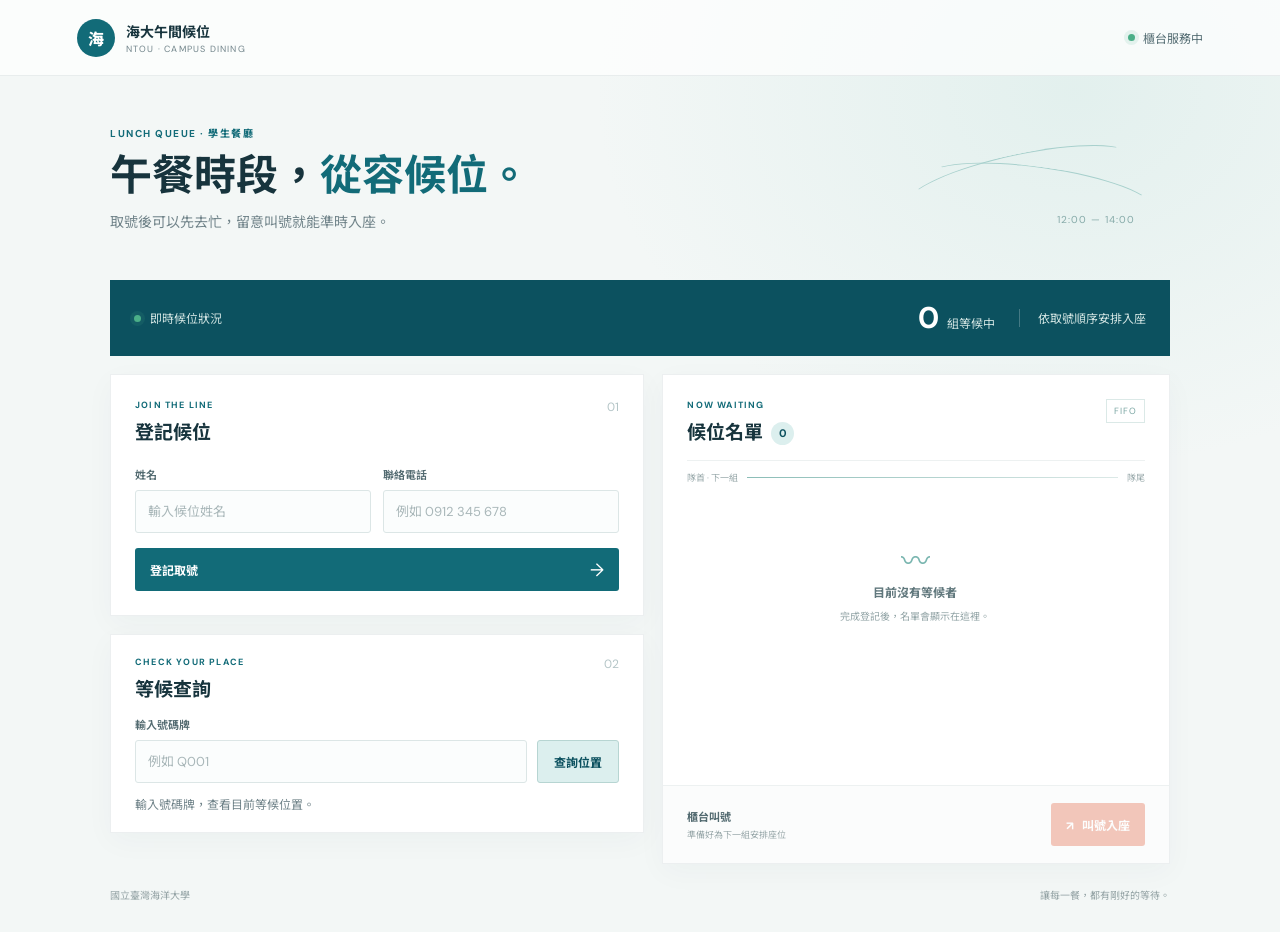
==== index.html @ 53efe20b "Deploy queue system website" ====
<!DOCTYPE html>
<html lang="zh-Hant">
<head>
    <meta charset="UTF-8">
    <meta name="viewport" content="width=device-width, initial-scale=1.0">
    <meta name="theme-color" content="#f3f7f8">
    <title>午間候位叫號系統 | 國立臺灣海洋大學</title>
    <link rel="stylesheet" href="style.css">
</head>
<body>
    <header class="topbar">
        <a class="brand" href="#top" aria-label="海大午間候位系統首頁">
            <span class="brand-mark" aria-hidden="true">海</span>
            <span class="brand-copy">
                <strong>海大午間候位</strong>
                <span>NTOU · CAMPUS DINING</span>
            </span>
        </a>
        <div class="service-status"><span class="status-dot"></span>櫃台服務中</div>
    </header>

    <main id="top" class="page-shell">
        <section class="intro" aria-labelledby="page-title">
            <div>
                <p class="eyebrow">LUNCH QUEUE · 學生餐廳</p>
                <h1 id="page-title">午餐時段，<span>從容候位。</span></h1>
                <p class="intro-copy">取號後可以先去忙，留意叫號就能準時入座。</p>
            </div>
            <div class="intro-tide" aria-hidden="true">
                <span class="tide-line tide-line-one"></span>
                <span class="tide-line tide-line-two"></span>
                <span class="tide-label">12:00 — 14:00</span>
            </div>
        </section>

        <section class="queue-overview" aria-label="目前候位概況">
            <div class="overview-label"><span class="live-indicator"></span>即時候位狀況</div>
            <div class="overview-count"><strong id="queue-count">0</strong><span>組等候中</span></div>
            <p class="overview-note">依取號順序安排入座</p>
        </section>

        <div class="workspace-grid">
            <div class="primary-column">
                <section class="panel registration-panel" aria-labelledby="registration-title">
                    <div class="panel-heading">
                        <div>
                            <p class="section-kicker">JOIN THE LINE</p>
                            <h2 id="registration-title">登記候位</h2>
                        </div>
                        <span class="step-number">01</span>
                    </div>
                    <form id="registration-form" class="registration-form">
                        <label class="field">
                            <span>姓名</span>
                            <input id="guest-name" name="name" type="text" placeholder="輸入候位姓名" autocomplete="name" maxlength="30" required>
                        </label>
                        <label class="field">
                            <span>聯絡電話</span>
                            <input id="guest-phone" name="phone" type="tel" placeholder="例如 0912 345 678" autocomplete="tel" maxlength="20" required>
                        </label>
                        <button class="button button-primary" type="submit">
                            <span>登記取號</span><span aria-hidden="true">→</span>
                        </button>
                    </form>
                    <div id="ticket-result" class="ticket-result" role="status" aria-live="polite" hidden></div>
                </section>

                <section class="panel lookup-panel" aria-labelledby="lookup-title">
                    <div class="panel-heading compact-heading">
                        <div>
                            <p class="section-kicker">CHECK YOUR PLACE</p>
                            <h2 id="lookup-title">等候查詢</h2>
                        </div>
                        <span class="step-number">02</span>
                    </div>
                    <form id="lookup-form" class="lookup-form">
                        <label class="field lookup-field">
                            <span>輸入號碼牌</span>
                            <input id="lookup-ticket" name="ticket" type="text" placeholder="例如 Q001" autocomplete="off" required>
                        </label>
                        <button class="button button-secondary" type="submit">查詢位置</button>
                    </form>
                    <p id="lookup-result" class="lookup-result" role="status" aria-live="polite">輸入號碼牌，查看目前等候位置。</p>
                </section>
            </div>

            <section class="panel roster-panel" aria-labelledby="roster-title">
                <div class="panel-heading roster-heading">
                    <div>
                        <p class="section-kicker">NOW WAITING</p>
                        <h2 id="roster-title">候位名單 <span id="roster-count" class="roster-count">0</span></h2>
                    </div>
                    <span class="queue-symbol" aria-hidden="true">FIFO</span>
                </div>
                <div class="queue-direction" aria-hidden="true">
                    <span>隊首 · 下一組</span><span class="direction-line"></span><span>隊尾</span>
                </div>
                <ol id="queue-list" class="queue-list" aria-live="polite" aria-relevant="additions removals">
                    <li class="empty-state">
                        <span class="empty-wave" aria-hidden="true">〰</span>
                        <strong>目前沒有等候者</strong>
                        <span>完成登記後，名單會顯示在這裡。</span>
                    </li>
                </ol>
                <div class="counter-area">
                    <div class="counter-copy">
                        <span class="counter-label">櫃台叫號</span>
                        <span id="counter-hint">準備好為下一組安排座位</span>
                    </div>
                    <button id="call-next" class="button button-call" type="button" disabled>
                        <span aria-hidden="true">↗</span> 叫號入座
                    </button>
                </div>
                <div id="announcement" class="announcement" role="status" aria-live="assertive" hidden></div>
            </section>
        </div>

        <footer class="page-footer"><span>國立臺灣海洋大學</span><span>讓每一餐，都有剛好的等待。</span></footer>
    </main>

    <script src="script.js"></script>
</body>
</html>
---- style.css ----
@import url('https://fonts.googleapis.com/css2?family=DM+Sans:wght@400;500;600;700&family=Noto+Sans+TC:wght@400;500;600;700;800&display=swap');

:root {
    color-scheme: light;
    --ink: #17343d;
    --muted: #71848a;
    --ocean: #126b78;
    --ocean-dark: #0c515f;
    --sea-glass: #dcefee;
    --coral: #e77e61;
    --line: #dce6e6;
    --paper: #ffffff;
    --canvas: #f3f7f6;
    font-family: 'DM Sans', 'Noto Sans TC', sans-serif;
    font-synthesis: none;
    text-rendering: optimizeLegibility;
}

* { box-sizing: border-box; }

body {
    min-width: 320px;
    min-height: 100vh;
    margin: 0;
    color: var(--ink);
    background:
        radial-gradient(ellipse at 84% 10%, rgba(184, 222, 216, .28), transparent 30rem),
        var(--canvas);
}

button, input { font: inherit; }
button { cursor: pointer; }

.topbar {
    min-height: 76px;
    padding: 0 max(6vw, calc((100vw - 1160px) / 2));
    display: flex;
    align-items: center;
    justify-content: space-between;
    border-bottom: 1px solid rgba(23, 52, 61, .08);
    background: rgba(255, 255, 255, .72);
}

.brand { display: inline-flex; align-items: center; gap: 11px; color: inherit; text-decoration: none; }
.brand-mark { display: grid; place-items: center; width: 38px; height: 38px; border-radius: 50%; color: #fff; background: var(--ocean); font-weight: 800; }
.brand-copy { display: grid; gap: 2px; }
.brand-copy strong { font-size: 14px; font-weight: 700; }
.brand-copy > span { color: var(--muted); font-size: 9px; letter-spacing: 1.2px; }
.service-status { display: flex; align-items: center; gap: 8px; color: #587076; font-size: 12px; }
.status-dot, .live-indicator { width: 7px; height: 7px; border-radius: 50%; background: #4baf88; box-shadow: 0 0 0 4px rgba(75, 175, 136, .12); }

.page-shell { width: min(1060px, calc(100% - 40px)); margin: 0 auto; }
.intro { min-height: 204px; display: flex; align-items: center; justify-content: space-between; position: relative; overflow: hidden; }
.eyebrow, .section-kicker { margin: 0 0 10px; color: var(--ocean); font-size: 10px; font-weight: 700; letter-spacing: 1.5px; }
h1, h2, p { margin-top: 0; }
h1 { margin-bottom: 9px; font-size: clamp(30px, 4vw, 42px); line-height: 1.25; font-weight: 700; }
h1 span { color: var(--ocean); }
.intro-copy { margin: 0; color: var(--muted); font-size: 14px; }
.intro-tide { position: relative; width: 240px; height: 108px; margin-right: 25px; opacity: .8; }
.tide-line { position: absolute; left: 0; width: 230px; height: 52px; border: 1px solid #99c9c5; border-color: #99c9c5 transparent transparent; border-radius: 50%; transform: rotate(-12deg); }
.tide-line-one { top: 30px; }
.tide-line-two { top: 43px; left: 20px; transform: rotate(8deg); }
.tide-label { position: absolute; right: 10px; bottom: 6px; color: #6d9897; font-size: 10px; letter-spacing: 1px; }

.queue-overview { min-height: 76px; display: flex; align-items: center; gap: 24px; padding: 0 24px; background: var(--ocean-dark); color: #fff; }
.overview-label { display: flex; align-items: center; gap: 9px; color: #d1e4e2; font-size: 12px; }
.overview-count { display: flex; align-items: baseline; gap: 8px; margin-left: auto; }
.overview-count strong { font-size: 30px; line-height: 1; font-variant-numeric: tabular-nums; }
.overview-count span, .overview-note { color: #d1e4e2; font-size: 12px; }
.overview-note { margin: 0; padding-left: 18px; border-left: 1px solid rgba(255, 255, 255, .23); }

.workspace-grid { display: grid; grid-template-columns: minmax(0, 1fr) minmax(360px, .95fr); gap: 18px; margin-top: 18px; align-items: stretch; }
.primary-column { display: grid; gap: 18px; align-content: start; }
.panel { padding: 24px; border: 1px solid rgba(23, 52, 61, .08); background: var(--paper); box-shadow: 0 8px 28px rgba(29, 69, 74, .035); }
.panel-heading { display: flex; align-items: flex-start; justify-content: space-between; margin-bottom: 21px; }
.panel-heading h2 { margin: 0; font-size: 19px; font-weight: 700; }
.section-kicker { margin-bottom: 6px; font-size: 9px; letter-spacing: 1.2px; }
.step-number { color: #b4c5c7; font-size: 12px; font-variant-numeric: tabular-nums; }
.registration-form { display: grid; grid-template-columns: 1fr 1fr; gap: 15px 12px; }
.field { display: grid; gap: 8px; min-width: 0; }
.field > span { color: #526a70; font-size: 11px; font-weight: 600; }
.field input { width: 100%; height: 43px; padding: 0 12px; border: 1px solid var(--line); border-radius: 3px; outline: none; background: #fbfdfd; color: var(--ink); font-size: 13px; transition: border-color .18s, box-shadow .18s; }
.field input::placeholder { color: #a9b7b9; }
.field input:focus { border-color: var(--ocean); box-shadow: 0 0 0 3px rgba(18, 107, 120, .1); }
.button { min-height: 43px; border: 0; border-radius: 3px; font-size: 12px; font-weight: 700; transition: background .18s, transform .18s, opacity .18s; }
.button:not(:disabled):hover { transform: translateY(-1px); }
.button:focus-visible { outline: 3px solid rgba(18, 107, 120, .25); outline-offset: 2px; }
.button-primary { grid-column: 1 / -1; display: flex; justify-content: space-between; align-items: center; padding: 0 15px; background: var(--ocean); color: #fff; }
.button-primary:hover { background: var(--ocean-dark); }
.button-primary span:last-child { font-size: 18px; font-weight: 400; }
.ticket-result { margin-top: 14px; padding: 13px 15px; border-left: 3px solid var(--coral); background: #fff5f0; animation: arrive .25s ease-out; }
.ticket-result[hidden], .announcement[hidden] { display: none; }
.ticket-result span { display: block; color: #89685d; font-size: 10px; }
.ticket-result strong { display: block; margin-top: 3px; color: #9a4e37; font-size: 21px; }

.lookup-panel { padding-top: 21px; padding-bottom: 19px; }
.compact-heading { margin-bottom: 14px; }
.lookup-form { display: grid; grid-template-columns: 1fr auto; align-items: end; gap: 10px; }
.button-secondary { padding: 0 16px; border: 1px solid #b7d5d2; background: var(--sea-glass); color: var(--ocean-dark); }
.button-secondary:hover { background: #c9e5e1; }
.lookup-result { min-height: 18px; margin: 12px 0 0; color: var(--muted); font-size: 12px; }
.lookup-result.is-success { color: var(--ocean-dark); font-weight: 600; }
.lookup-result.is-error { color: #ad543f; }

.roster-panel { display: flex; flex-direction: column; min-height: 490px; padding-bottom: 0; }
.roster-heading { margin-bottom: 15px; }
.roster-count { display: inline-grid; place-items: center; min-width: 23px; height: 23px; margin-left: 4px; padding: 0 6px; border-radius: 20px; background: var(--sea-glass); color: var(--ocean-dark); font-size: 11px; vertical-align: 2px; }
.queue-symbol { padding: 5px 7px; border: 1px solid #dbe9e7; color: #79a5a2; font-size: 9px; letter-spacing: 1px; }
.queue-direction { display: flex; align-items: center; gap: 9px; padding: 10px 0; border-top: 1px solid #edf1f1; color: #98a8aa; font-size: 9px; }
.direction-line { height: 1px; flex: 1; background: linear-gradient(90deg, #8bbdb7, #dce9e7); }
.queue-list { display: grid; align-content: start; gap: 8px; min-height: 190px; max-height: 265px; margin: 0; padding: 3px 2px 10px 0; overflow: auto; list-style: none; }
.queue-item { display: grid; grid-template-columns: 34px 1fr auto; gap: 10px; align-items: center; min-height: 54px; padding: 8px 11px; border: 1px solid #e8eeee; background: #fcfdfd; animation: arrive .22s ease-out; }
.queue-position { color: #9baeb0; font-size: 10px; font-variant-numeric: tabular-nums; }
.guest-info { display: grid; gap: 3px; min-width: 0; }
.guest-info strong { overflow: hidden; color: #314e55; font-size: 12px; text-overflow: ellipsis; white-space: nowrap; }
.guest-info span { color: #9aa9ab; font-size: 10px; }
.ticket-tag { padding: 5px 7px; background: #eaf4f2; color: var(--ocean); font-size: 10px; font-weight: 700; font-variant-numeric: tabular-nums; }
.empty-state { display: grid; justify-items: center; align-content: center; gap: 7px; min-height: 175px; color: #93a5a7; text-align: center; }
.empty-wave { color: #7ab6b0; font-size: 29px; line-height: 1; }
.empty-state strong { color: #61787d; font-size: 12px; }
.empty-state > span:last-child { font-size: 10px; }
.counter-area { display: flex; align-items: center; justify-content: space-between; gap: 12px; margin: auto -24px 0; padding: 17px 24px; border-top: 1px solid #edf1f1; background: #fbfcfc; }
.counter-copy { display: grid; gap: 4px; }
.counter-label { color: #526a70; font-size: 11px; font-weight: 700; }
.counter-copy > span:last-child { color: #9aa9ab; font-size: 9px; }
.button-call { flex: 0 0 auto; padding: 0 15px; background: var(--coral); color: #fff; }
.button-call:hover:not(:disabled) { background: #d86e51; }
.button-call:disabled { cursor: not-allowed; opacity: .42; }
.button-call span { padding-right: 5px; }
.announcement { margin: 0 -24px; padding: 15px 24px; background: #fff0e9; color: #91462f; font-size: 14px; font-weight: 700; animation: arrive .2s ease-out; }
.page-footer { display: flex; justify-content: space-between; padding: 23px 0 30px; color: #94a3a5; font-size: 10px; }

@keyframes arrive { from { opacity: 0; transform: translateY(5px); } to { opacity: 1; transform: translateY(0); } }

@media (max-width: 760px) {
    .topbar { min-height: 66px; padding: 0 20px; }
    .page-shell { width: min(100% - 32px, 540px); }
    .intro { min-height: 180px; }
    .intro-tide { position: absolute; right: -95px; opacity: .35; }
    .intro > div:first-child { position: relative; z-index: 1; }
    .workspace-grid { grid-template-columns: 1fr; }
    .roster-panel { min-height: 430px; }
}

@media (max-width: 480px) {
    .service-status { font-size: 10px; }
    .brand-copy strong { font-size: 12px; }
    .brand-mark { width: 34px; height: 34px; }
    .intro { min-height: 162px; }
    h1 { max-width: 300px; font-size: 29px; }
    .intro-copy { max-width: 260px; font-size: 12px; line-height: 1.7; }
    .queue-overview { min-height: 68px; gap: 12px; padding: 0 14px; }
    .overview-label { gap: 7px; font-size: 10px; }
    .overview-count { gap: 5px; }
    .overview-count strong { font-size: 25px; }
    .overview-count span { font-size: 10px; }
    .overview-note { display: none; }
    .panel { padding: 20px; }
    .registration-form { grid-template-columns: 1fr; gap: 12px; }
    .button-primary { grid-column: auto; margin-top: 2px; }
    .lookup-form { grid-template-columns: 1fr; }
    .button-secondary { width: 100%; }
    .counter-area { margin-right: -20px; margin-left: -20px; padding-right: 20px; padding-left: 20px; }
    .announcement { margin-right: -20px; margin-left: -20px; padding-right: 20px; padding-left: 20px; }
    .page-footer { gap: 15px; font-size: 9px; }
}

@media (prefers-reduced-motion: reduce) {
    *, *::before, *::after { scroll-behavior: auto !important; animation-duration: .01ms !important; transition-duration: .01ms !important; }
}
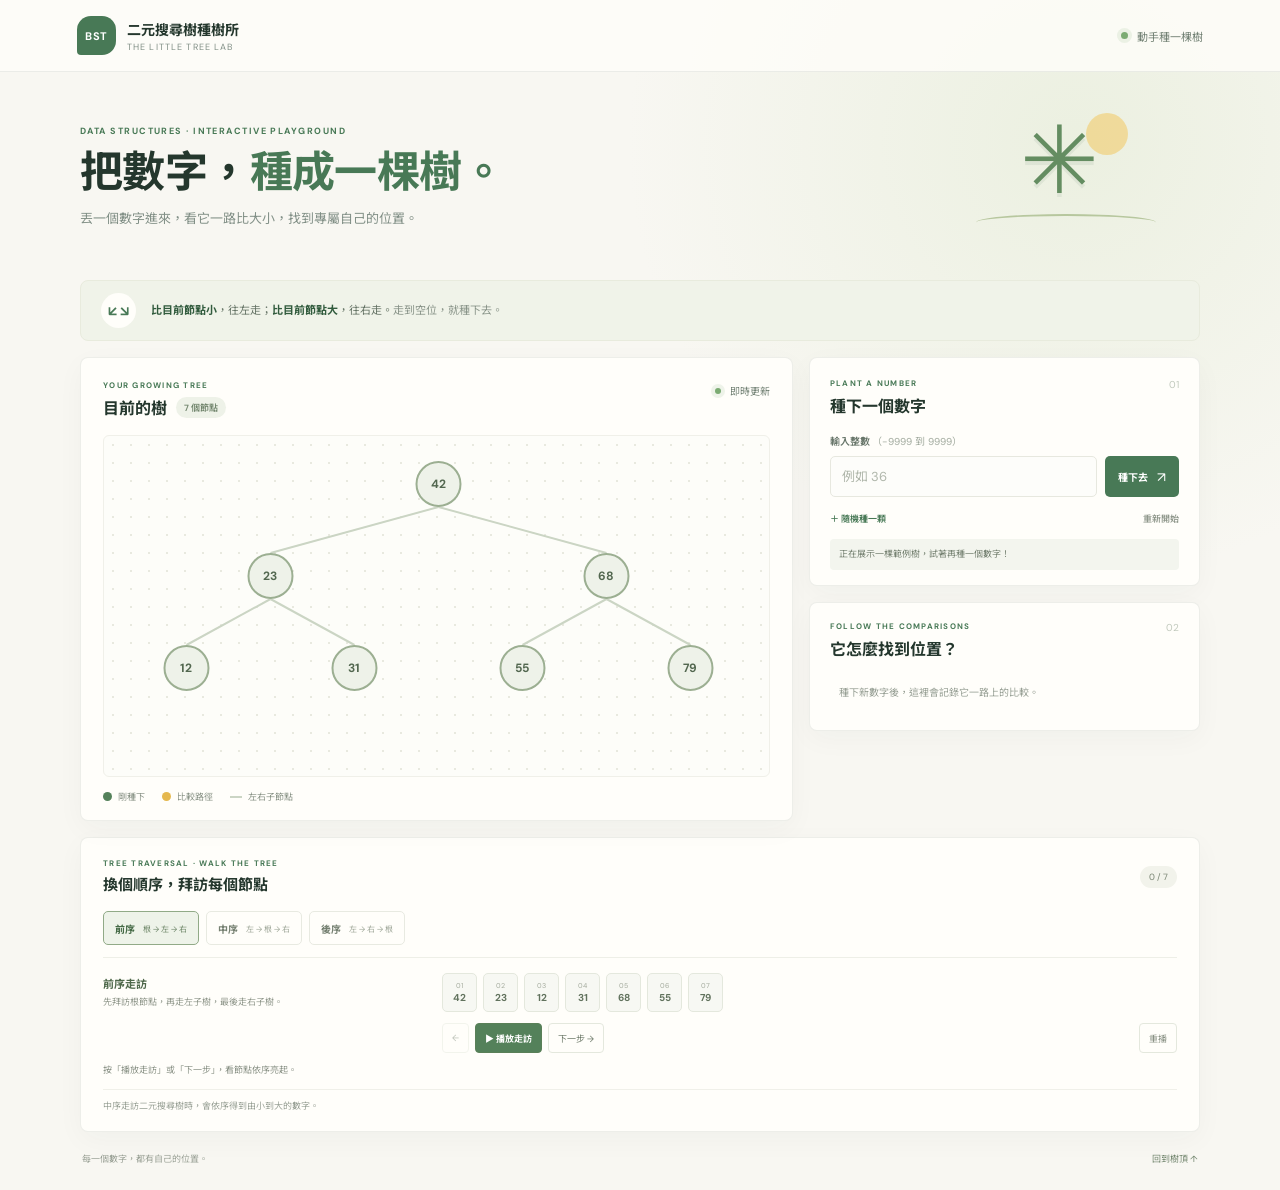
==== commit 97ecae59: "更新網頁內容" ====
--- a/index.html
+++ b/index.html
@@ -3,121 +3,141 @@
 <head>
     <meta charset="UTF-8">
     <meta name="viewport" content="width=device-width, initial-scale=1.0">
-    <meta name="theme-color" content="#f3f7f8">
-    <title>午間候位叫號系統 | 國立臺灣海洋大學</title>
+    <meta name="theme-color" content="#f8f7f2">
+    <meta name="description" content="親手插入數字，觀察二元搜尋樹如何比較大小並找到每個數字的位置。">
+    <title>二元搜尋樹種樹所 | 一起把數字種進樹裡</title>
     <link rel="stylesheet" href="style.css">
 </head>
 <body>
     <header class="topbar">
-        <a class="brand" href="#top" aria-label="海大午間候位系統首頁">
-            <span class="brand-mark" aria-hidden="true">海</span>
+        <a class="brand" href="#top" aria-label="二元搜尋樹種樹所首頁">
+            <span class="brand-mark" aria-hidden="true">BST</span>
             <span class="brand-copy">
-                <strong>海大午間候位</strong>
-                <span>NTOU · CAMPUS DINING</span>
+                <strong>二元搜尋樹種樹所</strong>
+                <span>THE LITTLE TREE LAB</span>
             </span>
         </a>
-        <div class="service-status"><span class="status-dot"></span>櫃台服務中</div>
+        <span class="topbar-note"><span class="status-dot"></span>動手種一棵樹</span>
     </header>
 
     <main id="top" class="page-shell">
         <section class="intro" aria-labelledby="page-title">
             <div>
-                <p class="eyebrow">LUNCH QUEUE · 學生餐廳</p>
-                <h1 id="page-title">午餐時段，<span>從容候位。</span></h1>
-                <p class="intro-copy">取號後可以先去忙，留意叫號就能準時入座。</p>
+                <p class="eyebrow">DATA STRUCTURES · INTERACTIVE PLAYGROUND</p>
+                <h1 id="page-title">把數字，<span>種成一棵樹。</span></h1>
+                <p class="intro-copy">丟一個數字進來，看它一路比大小，找到專屬自己的位置。</p>
             </div>
-            <div class="intro-tide" aria-hidden="true">
-                <span class="tide-line tide-line-one"></span>
-                <span class="tide-line tide-line-two"></span>
-                <span class="tide-label">12:00 — 14:00</span>
+            <div class="intro-art" aria-hidden="true">
+                <span class="art-sun"></span>
+                <span class="art-tree">✳</span>
+                <span class="art-ground"></span>
             </div>
         </section>
 
-        <section class="queue-overview" aria-label="目前候位概況">
-            <div class="overview-label"><span class="live-indicator"></span>即時候位狀況</div>
-            <div class="overview-count"><strong id="queue-count">0</strong><span>組等候中</span></div>
-            <p class="overview-note">依取號順序安排入座</p>
+        <section class="lesson-strip" aria-label="二元搜尋樹規則">
+            <span class="lesson-icon" aria-hidden="true">↙ ↘</span>
+            <p><strong>比目前節點小</strong>，往左走；<strong>比目前節點大</strong>，往右走。<span>走到空位，就種下去。</span></p>
         </section>
 
-        <div class="workspace-grid">
-            <div class="primary-column">
-                <section class="panel registration-panel" aria-labelledby="registration-title">
+        <section class="workbench" aria-label="二元搜尋樹互動演示">
+            <div class="tree-panel">
+                <div class="panel-heading">
+                    <div>
+                        <p class="section-kicker">YOUR GROWING TREE</p>
+                        <h2>目前的樹 <span id="node-count" class="count-badge">0 個節點</span></h2>
+                    </div>
+                    <span class="tree-status"><span class="status-dot"></span>即時更新</span>
+                </div>
+
+                <div class="tree-scroll" id="tree-scroll">
+                    <svg id="tree-canvas" class="tree-canvas" role="img" aria-label="二元搜尋樹，目前尚無節點"></svg>
+                    <div id="empty-tree" class="empty-tree" hidden>
+                        <span class="empty-seed" aria-hidden="true">✳</span>
+                        <strong>這裡還是一片空地</strong>
+                        <span>種下第一個數字，讓樹開始長大。</span>
+                    </div>
+                </div>
+                <div class="tree-legend" aria-label="圖例">
+                    <span><i class="legend-dot legend-current"></i>剛種下</span>
+                    <span><i class="legend-dot legend-route"></i>比較路徑</span>
+                    <span><i class="legend-line"></i>左右子節點</span>
+                </div>
+            </div>
+
+            <aside class="side-column">
+                <section class="panel planting-panel" aria-labelledby="planting-title">
                     <div class="panel-heading">
                         <div>
-                            <p class="section-kicker">JOIN THE LINE</p>
-                            <h2 id="registration-title">登記候位</h2>
+                            <p class="section-kicker">PLANT A NUMBER</p>
+                            <h2 id="planting-title">種下一個數字</h2>
                         </div>
                         <span class="step-number">01</span>
                     </div>
-                    <form id="registration-form" class="registration-form">
-                        <label class="field">
-                            <span>姓名</span>
-                            <input id="guest-name" name="name" type="text" placeholder="輸入候位姓名" autocomplete="name" maxlength="30" required>
-                        </label>
-                        <label class="field">
-                            <span>聯絡電話</span>
-                            <input id="guest-phone" name="phone" type="tel" placeholder="例如 0912 345 678" autocomplete="tel" maxlength="20" required>
-                        </label>
-                        <button class="button button-primary" type="submit">
-                            <span>登記取號</span><span aria-hidden="true">→</span>
-                        </button>
+                    <form id="insert-form" class="insert-form">
+                        <label for="number-input">輸入整數 <span>（−9999 到 9999）</span></label>
+                        <div class="input-row">
+                            <input id="number-input" name="number" type="number" min="-9999" max="9999" step="1" placeholder="例如 36" required>
+                            <button class="button button-primary" type="submit">種下去 <span aria-hidden="true">↗</span></button>
+                        </div>
                     </form>
-                    <div id="ticket-result" class="ticket-result" role="status" aria-live="polite" hidden></div>
+                    <div class="quick-actions">
+                        <button id="random-button" class="text-button" type="button">＋ 隨機種一顆</button>
+                        <button id="reset-button" class="text-button reset-button" type="button">重新開始</button>
+                    </div>
+                    <p id="announcement" class="announcement" role="status" aria-live="polite">正在展示一棵範例樹，試著再種一個數字！</p>
                 </section>
 
-                <section class="panel lookup-panel" aria-labelledby="lookup-title">
+                <section class="panel journey-panel" aria-labelledby="journey-title">
                     <div class="panel-heading compact-heading">
                         <div>
-                            <p class="section-kicker">CHECK YOUR PLACE</p>
-                            <h2 id="lookup-title">等候查詢</h2>
+                            <p class="section-kicker">FOLLOW THE COMPARISONS</p>
+                            <h2 id="journey-title">它怎麼找到位置？</h2>
                         </div>
                         <span class="step-number">02</span>
                     </div>
-                    <form id="lookup-form" class="lookup-form">
-                        <label class="field lookup-field">
-                            <span>輸入號碼牌</span>
-                            <input id="lookup-ticket" name="ticket" type="text" placeholder="例如 Q001" autocomplete="off" required>
-                        </label>
-                        <button class="button button-secondary" type="submit">查詢位置</button>
-                    </form>
-                    <p id="lookup-result" class="lookup-result" role="status" aria-live="polite">輸入號碼牌，查看目前等候位置。</p>
+                    <ol id="journey-list" class="journey-list" aria-live="polite">
+                        <li class="journey-empty">種下新數字後，這裡會記錄它一路上的比較。</li>
+                    </ol>
                 </section>
+            </aside>
+        </section>
+
+        <section class="traversal-panel" aria-labelledby="traversal-title">
+            <div class="traversal-heading">
+                <div>
+                    <p class="section-kicker">TREE TRAVERSAL · WALK THE TREE</p>
+                    <h2 id="traversal-title">換個順序，拜訪每個節點</h2>
+                </div>
+                <span class="traversal-count" id="traversal-count">0 / 7</span>
             </div>
+            <div class="traversal-tabs" role="group" aria-label="選擇走訪方式">
+                <button class="traversal-tab is-active" type="button" data-traversal="preorder" aria-pressed="true">前序 <span>根 → 左 → 右</span></button>
+                <button class="traversal-tab" type="button" data-traversal="inorder" aria-pressed="false">中序 <span>左 → 根 → 右</span></button>
+                <button class="traversal-tab" type="button" data-traversal="postorder" aria-pressed="false">後序 <span>左 → 右 → 根</span></button>
+            </div>
+            <div class="traversal-demo">
+                <div class="traversal-summary">
+                    <strong id="traversal-name">前序走訪</strong>
+                    <span id="traversal-description">先拜訪根節點，再走左子樹，最後走右子樹。</span>
+                </div>
+                <div class="traversal-values" id="traversal-values" aria-live="polite"></div>
+                <div class="traversal-controls">
+                    <button id="traversal-previous" class="walk-button" type="button" aria-label="上一步">←</button>
+                    <button id="traversal-play" class="walk-button walk-primary" type="button">▶ 播放走訪</button>
+                    <button id="traversal-next" class="walk-button" type="button">下一步 →</button>
+                    <button id="traversal-reset" class="walk-button walk-reset" type="button">重播</button>
+                </div>
+                <p class="traversal-status" id="traversal-status" role="status" aria-live="polite">按「播放走訪」或「下一步」，看節點依序亮起。</p>
+            </div>
+            <p class="traversal-note">中序走訪二元搜尋樹時，會依序得到由小到大的數字。</p>
+        </section>
 
-            <section class="panel roster-panel" aria-labelledby="roster-title">
-                <div class="panel-heading roster-heading">
-                    <div>
-                        <p class="section-kicker">NOW WAITING</p>
-                        <h2 id="roster-title">候位名單 <span id="roster-count" class="roster-count">0</span></h2>
-                    </div>
-                    <span class="queue-symbol" aria-hidden="true">FIFO</span>
-                </div>
-                <div class="queue-direction" aria-hidden="true">
-                    <span>隊首 · 下一組</span><span class="direction-line"></span><span>隊尾</span>
-                </div>
-                <ol id="queue-list" class="queue-list" aria-live="polite" aria-relevant="additions removals">
-                    <li class="empty-state">
-                        <span class="empty-wave" aria-hidden="true">〰</span>
-                        <strong>目前沒有等候者</strong>
-                        <span>完成登記後，名單會顯示在這裡。</span>
-                    </li>
-                </ol>
-                <div class="counter-area">
-                    <div class="counter-copy">
-                        <span class="counter-label">櫃台叫號</span>
-                        <span id="counter-hint">準備好為下一組安排座位</span>
-                    </div>
-                    <button id="call-next" class="button button-call" type="button" disabled>
-                        <span aria-hidden="true">↗</span> 叫號入座
-                    </button>
-                </div>
-                <div id="announcement" class="announcement" role="status" aria-live="assertive" hidden></div>
-            </section>
-        </div>
-
-        <footer class="page-footer"><span>國立臺灣海洋大學</span><span>讓每一餐，都有剛好的等待。</span></footer>
+        <footer class="page-footer">
+            <span>每一個數字，都有自己的位置。</span>
+            <a href="#top">回到樹頂 ↑</a>
+        </footer>
     </main>
 
     <script src="script.js"></script>
 </body>
-</html>+</html>
--- a/style.css
+++ b/style.css
@@ -2,169 +2,206 @@
 
 :root {
     color-scheme: light;
-    --ink: #17343d;
-    --muted: #71848a;
-    --ocean: #126b78;
-    --ocean-dark: #0c515f;
-    --sea-glass: #dcefee;
-    --coral: #e77e61;
-    --line: #dce6e6;
-    --paper: #ffffff;
-    --canvas: #f3f7f6;
+    --ink: #24372d;
+    --muted: #829087;
+    --green: #487956;
+    --green-dark: #315b3d;
+    --green-soft: #e8f0e5;
+    --yellow: #e8bd56;
+    --line: #e7e8df;
+    --paper: #fffefa;
+    --canvas: #f8f7f2;
     font-family: 'DM Sans', 'Noto Sans TC', sans-serif;
     font-synthesis: none;
     text-rendering: optimizeLegibility;
 }
 
 * { box-sizing: border-box; }
-
+html { scroll-behavior: smooth; }
 body {
     min-width: 320px;
     min-height: 100vh;
     margin: 0;
     color: var(--ink);
     background:
-        radial-gradient(ellipse at 84% 10%, rgba(184, 222, 216, .28), transparent 30rem),
+        radial-gradient(ellipse at 84% 12%, rgba(218, 230, 200, .42), transparent 28rem),
         var(--canvas);
 }
-
 button, input { font: inherit; }
 button { cursor: pointer; }
+button:focus-visible, a:focus-visible, input:focus-visible { outline: 3px solid rgba(72, 121, 86, .28); outline-offset: 3px; }
 
 .topbar {
-    min-height: 76px;
+    min-height: 72px;
     padding: 0 max(6vw, calc((100vw - 1160px) / 2));
     display: flex;
     align-items: center;
     justify-content: space-between;
-    border-bottom: 1px solid rgba(23, 52, 61, .08);
-    background: rgba(255, 255, 255, .72);
-}
-
+    border-bottom: 1px solid rgba(36, 55, 45, .08);
+    background: rgba(255, 254, 250, .78);
+}
 .brand { display: inline-flex; align-items: center; gap: 11px; color: inherit; text-decoration: none; }
-.brand-mark { display: grid; place-items: center; width: 38px; height: 38px; border-radius: 50%; color: #fff; background: var(--ocean); font-weight: 800; }
+.brand-mark { display: grid; place-items: center; width: 39px; height: 39px; border-radius: 14px 14px 14px 4px; color: #fff; background: var(--green); font-size: 11px; font-weight: 700; letter-spacing: .5px; }
 .brand-copy { display: grid; gap: 2px; }
 .brand-copy strong { font-size: 14px; font-weight: 700; }
-.brand-copy > span { color: var(--muted); font-size: 9px; letter-spacing: 1.2px; }
-.service-status { display: flex; align-items: center; gap: 8px; color: #587076; font-size: 12px; }
-.status-dot, .live-indicator { width: 7px; height: 7px; border-radius: 50%; background: #4baf88; box-shadow: 0 0 0 4px rgba(75, 175, 136, .12); }
-
-.page-shell { width: min(1060px, calc(100% - 40px)); margin: 0 auto; }
-.intro { min-height: 204px; display: flex; align-items: center; justify-content: space-between; position: relative; overflow: hidden; }
-.eyebrow, .section-kicker { margin: 0 0 10px; color: var(--ocean); font-size: 10px; font-weight: 700; letter-spacing: 1.5px; }
+.brand-copy > span { color: var(--muted); font-size: 9px; letter-spacing: 1.15px; }
+.topbar-note, .tree-status { display: flex; align-items: center; gap: 9px; color: #718073; font-size: 11px; }
+.status-dot { width: 7px; height: 7px; border-radius: 50%; background: #7bab72; box-shadow: 0 0 0 4px rgba(123, 171, 114, .13); }
+
+.page-shell { width: min(1120px, calc(100% - 40px)); margin: 0 auto; }
+.intro { min-height: 208px; display: flex; align-items: center; justify-content: space-between; position: relative; overflow: hidden; }
+.eyebrow, .section-kicker { margin: 0 0 9px; color: var(--green); font-size: 9px; font-weight: 700; letter-spacing: 1.45px; }
 h1, h2, p { margin-top: 0; }
-h1 { margin-bottom: 9px; font-size: clamp(30px, 4vw, 42px); line-height: 1.25; font-weight: 700; }
-h1 span { color: var(--ocean); }
-.intro-copy { margin: 0; color: var(--muted); font-size: 14px; }
-.intro-tide { position: relative; width: 240px; height: 108px; margin-right: 25px; opacity: .8; }
-.tide-line { position: absolute; left: 0; width: 230px; height: 52px; border: 1px solid #99c9c5; border-color: #99c9c5 transparent transparent; border-radius: 50%; transform: rotate(-12deg); }
-.tide-line-one { top: 30px; }
-.tide-line-two { top: 43px; left: 20px; transform: rotate(8deg); }
-.tide-label { position: absolute; right: 10px; bottom: 6px; color: #6d9897; font-size: 10px; letter-spacing: 1px; }
-
-.queue-overview { min-height: 76px; display: flex; align-items: center; gap: 24px; padding: 0 24px; background: var(--ocean-dark); color: #fff; }
-.overview-label { display: flex; align-items: center; gap: 9px; color: #d1e4e2; font-size: 12px; }
-.overview-count { display: flex; align-items: baseline; gap: 8px; margin-left: auto; }
-.overview-count strong { font-size: 30px; line-height: 1; font-variant-numeric: tabular-nums; }
-.overview-count span, .overview-note { color: #d1e4e2; font-size: 12px; }
-.overview-note { margin: 0; padding-left: 18px; border-left: 1px solid rgba(255, 255, 255, .23); }
-
-.workspace-grid { display: grid; grid-template-columns: minmax(0, 1fr) minmax(360px, .95fr); gap: 18px; margin-top: 18px; align-items: stretch; }
-.primary-column { display: grid; gap: 18px; align-content: start; }
-.panel { padding: 24px; border: 1px solid rgba(23, 52, 61, .08); background: var(--paper); box-shadow: 0 8px 28px rgba(29, 69, 74, .035); }
-.panel-heading { display: flex; align-items: flex-start; justify-content: space-between; margin-bottom: 21px; }
-.panel-heading h2 { margin: 0; font-size: 19px; font-weight: 700; }
-.section-kicker { margin-bottom: 6px; font-size: 9px; letter-spacing: 1.2px; }
-.step-number { color: #b4c5c7; font-size: 12px; font-variant-numeric: tabular-nums; }
-.registration-form { display: grid; grid-template-columns: 1fr 1fr; gap: 15px 12px; }
-.field { display: grid; gap: 8px; min-width: 0; }
-.field > span { color: #526a70; font-size: 11px; font-weight: 600; }
-.field input { width: 100%; height: 43px; padding: 0 12px; border: 1px solid var(--line); border-radius: 3px; outline: none; background: #fbfdfd; color: var(--ink); font-size: 13px; transition: border-color .18s, box-shadow .18s; }
-.field input::placeholder { color: #a9b7b9; }
-.field input:focus { border-color: var(--ocean); box-shadow: 0 0 0 3px rgba(18, 107, 120, .1); }
-.button { min-height: 43px; border: 0; border-radius: 3px; font-size: 12px; font-weight: 700; transition: background .18s, transform .18s, opacity .18s; }
+h1 { margin-bottom: 10px; font-size: clamp(30px, 4vw, 43px); line-height: 1.22; font-weight: 700; letter-spacing: -.6px; }
+h1 span { color: var(--green); }
+.intro-copy { margin: 0; color: var(--muted); font-size: 13px; }
+.intro-art { position: relative; width: 210px; height: 155px; margin-right: 44px; }
+.art-sun { position: absolute; top: 14px; right: 28px; width: 42px; height: 42px; border-radius: 50%; background: #f1d68c; opacity: .82; }
+.art-tree { position: absolute; z-index: 1; top: 15px; left: 74px; color: #648d61; font-size: 94px; line-height: 1; filter: drop-shadow(0 4px 0 rgba(51, 90, 59, .08)); }
+.art-ground { position: absolute; right: 0; bottom: 23px; width: 180px; height: 17px; border-top: 2px solid #b7c79e; border-radius: 50%; }
+
+.lesson-strip { min-height: 61px; display: flex; align-items: center; gap: 15px; padding: 0 20px; border: 1px solid #e8ebdd; border-radius: 8px; background: #f0f3e9; }
+.lesson-icon { display: grid; place-items: center; flex: 0 0 35px; height: 35px; border-radius: 50%; background: #fffefa; color: var(--green); font-size: 14px; font-weight: 700; }
+.lesson-strip p { margin: 0; color: #667466; font-size: 11px; line-height: 1.8; }
+.lesson-strip strong { color: var(--green-dark); }
+.lesson-strip p span { color: #899489; }
+
+.workbench { display: grid; grid-template-columns: minmax(0, 1.55fr) minmax(300px, .85fr); gap: 16px; margin-top: 16px; align-items: stretch; }
+.tree-panel, .panel, .inorder-panel { border: 1px solid rgba(36, 55, 45, .08); border-radius: 8px; background: var(--paper); box-shadow: 0 8px 28px rgba(41, 61, 45, .035); }
+.tree-panel { min-width: 0; padding: 22px 22px 17px; }
+.panel { padding: 20px; }
+.panel-heading { display: flex; align-items: flex-start; justify-content: space-between; margin-bottom: 16px; }
+.panel-heading h2, .inorder-heading h2 { display: flex; flex-wrap: wrap; align-items: center; gap: 9px; margin: 0; font-size: 16px; font-weight: 700; }
+.section-kicker { margin-bottom: 5px; font-size: 8px; letter-spacing: 1.25px; }
+.count-badge { padding: 4px 8px; border-radius: 20px; background: #eef2e8; color: #71856c; font-size: 9px; font-weight: 600; }
+.tree-status { margin-top: 3px; font-size: 10px; }
+.tree-status .status-dot { width: 6px; height: 6px; }
+.tree-scroll { position: relative; min-height: 270px; overflow: auto; border: 1px solid #f0f0e9; border-radius: 6px; background-color: #fdfdf9; background-image: radial-gradient(#e8e9df .8px, transparent .8px); background-size: 18px 18px; }
+.tree-canvas { display: block; min-width: 100%; margin: 0 auto; }
+.tree-canvas[hidden] { display: none; }
+.tree-edge { stroke: #cbd5c4; stroke-width: 2; transition: stroke .2s; }
+.tree-edge.is-route { stroke: #e5b84e; stroke-width: 3; }
+.tree-node circle { fill: #eef2e9; stroke: #9caf92; stroke-width: 2; transition: fill .2s, stroke .2s, r .2s; }
+.tree-node text { fill: #52674f; font-size: 12px; font-family: 'DM Sans', 'Noto Sans TC', sans-serif; font-weight: 700; }
+.tree-node.is-route circle { fill: #fff1c9; stroke: #e1b750; }
+.tree-node.is-new circle { fill: #54815a; stroke: #3d6945; animation: pop-in .35s ease-out; }
+.tree-node.is-new text { fill: #fff; }
+.tree-node.is-visited circle { fill: #dce9d5; stroke: #7a9c70; }
+.tree-node.is-visited text { fill: #456343; }
+.tree-node.is-traversal-current circle { fill: #e9bd57; stroke: #c89831; stroke-width: 3; }
+.tree-node.is-traversal-current text { fill: #493c1b; }
+.empty-tree { position: absolute; inset: 0; display: grid; place-content: center; justify-items: center; gap: 8px; color: #899488; text-align: center; }
+.empty-tree[hidden] { display: none; }
+.empty-seed { color: #8eaa7c; font-size: 31px; }
+.empty-tree strong { color: #546653; font-size: 13px; }
+.empty-tree span:last-child { font-size: 10px; }
+.tree-legend { display: flex; flex-wrap: wrap; gap: 17px; padding-top: 13px; color: #879184; font-size: 9px; }
+.tree-legend span { display: flex; align-items: center; gap: 6px; }
+.legend-dot { width: 9px; height: 9px; border-radius: 50%; background: #54815a; }
+.legend-route { background: #e5b84e; }
+.legend-line { width: 12px; height: 2px; background: #cbd5c4; }
+.side-column { display: grid; gap: 16px; align-content: start; }
+.planting-panel { padding-bottom: 15px; }
+.step-number { color: #c1c9bc; font-size: 10px; font-variant-numeric: tabular-nums; }
+.insert-form { display: grid; gap: 8px; }
+.insert-form label { color: #68766a; font-size: 10px; font-weight: 600; }
+.insert-form label span { color: #a0a99d; font-weight: 400; }
+.input-row { display: grid; grid-template-columns: minmax(0, 1fr) auto; gap: 8px; }
+.input-row input { width: 100%; min-width: 0; height: 41px; padding: 0 11px; border: 1px solid var(--line); border-radius: 5px; outline: none; background: #fdfdfa; color: var(--ink); font-size: 13px; }
+.input-row input::placeholder { color: #b0b7ab; }
+.input-row input:focus { border-color: #83a280; box-shadow: 0 0 0 3px rgba(72, 121, 86, .1); }
+.button { min-height: 41px; border: 0; border-radius: 5px; font-size: 10px; font-weight: 700; transition: background .18s, transform .18s; }
 .button:not(:disabled):hover { transform: translateY(-1px); }
-.button:focus-visible { outline: 3px solid rgba(18, 107, 120, .25); outline-offset: 2px; }
-.button-primary { grid-column: 1 / -1; display: flex; justify-content: space-between; align-items: center; padding: 0 15px; background: var(--ocean); color: #fff; }
-.button-primary:hover { background: var(--ocean-dark); }
-.button-primary span:last-child { font-size: 18px; font-weight: 400; }
-.ticket-result { margin-top: 14px; padding: 13px 15px; border-left: 3px solid var(--coral); background: #fff5f0; animation: arrive .25s ease-out; }
-.ticket-result[hidden], .announcement[hidden] { display: none; }
-.ticket-result span { display: block; color: #89685d; font-size: 10px; }
-.ticket-result strong { display: block; margin-top: 3px; color: #9a4e37; font-size: 21px; }
-
-.lookup-panel { padding-top: 21px; padding-bottom: 19px; }
-.compact-heading { margin-bottom: 14px; }
-.lookup-form { display: grid; grid-template-columns: 1fr auto; align-items: end; gap: 10px; }
-.button-secondary { padding: 0 16px; border: 1px solid #b7d5d2; background: var(--sea-glass); color: var(--ocean-dark); }
-.button-secondary:hover { background: #c9e5e1; }
-.lookup-result { min-height: 18px; margin: 12px 0 0; color: var(--muted); font-size: 12px; }
-.lookup-result.is-success { color: var(--ocean-dark); font-weight: 600; }
-.lookup-result.is-error { color: #ad543f; }
-
-.roster-panel { display: flex; flex-direction: column; min-height: 490px; padding-bottom: 0; }
-.roster-heading { margin-bottom: 15px; }
-.roster-count { display: inline-grid; place-items: center; min-width: 23px; height: 23px; margin-left: 4px; padding: 0 6px; border-radius: 20px; background: var(--sea-glass); color: var(--ocean-dark); font-size: 11px; vertical-align: 2px; }
-.queue-symbol { padding: 5px 7px; border: 1px solid #dbe9e7; color: #79a5a2; font-size: 9px; letter-spacing: 1px; }
-.queue-direction { display: flex; align-items: center; gap: 9px; padding: 10px 0; border-top: 1px solid #edf1f1; color: #98a8aa; font-size: 9px; }
-.direction-line { height: 1px; flex: 1; background: linear-gradient(90deg, #8bbdb7, #dce9e7); }
-.queue-list { display: grid; align-content: start; gap: 8px; min-height: 190px; max-height: 265px; margin: 0; padding: 3px 2px 10px 0; overflow: auto; list-style: none; }
-.queue-item { display: grid; grid-template-columns: 34px 1fr auto; gap: 10px; align-items: center; min-height: 54px; padding: 8px 11px; border: 1px solid #e8eeee; background: #fcfdfd; animation: arrive .22s ease-out; }
-.queue-position { color: #9baeb0; font-size: 10px; font-variant-numeric: tabular-nums; }
-.guest-info { display: grid; gap: 3px; min-width: 0; }
-.guest-info strong { overflow: hidden; color: #314e55; font-size: 12px; text-overflow: ellipsis; white-space: nowrap; }
-.guest-info span { color: #9aa9ab; font-size: 10px; }
-.ticket-tag { padding: 5px 7px; background: #eaf4f2; color: var(--ocean); font-size: 10px; font-weight: 700; font-variant-numeric: tabular-nums; }
-.empty-state { display: grid; justify-items: center; align-content: center; gap: 7px; min-height: 175px; color: #93a5a7; text-align: center; }
-.empty-wave { color: #7ab6b0; font-size: 29px; line-height: 1; }
-.empty-state strong { color: #61787d; font-size: 12px; }
-.empty-state > span:last-child { font-size: 10px; }
-.counter-area { display: flex; align-items: center; justify-content: space-between; gap: 12px; margin: auto -24px 0; padding: 17px 24px; border-top: 1px solid #edf1f1; background: #fbfcfc; }
-.counter-copy { display: grid; gap: 4px; }
-.counter-label { color: #526a70; font-size: 11px; font-weight: 700; }
-.counter-copy > span:last-child { color: #9aa9ab; font-size: 9px; }
-.button-call { flex: 0 0 auto; padding: 0 15px; background: var(--coral); color: #fff; }
-.button-call:hover:not(:disabled) { background: #d86e51; }
-.button-call:disabled { cursor: not-allowed; opacity: .42; }
-.button-call span { padding-right: 5px; }
-.announcement { margin: 0 -24px; padding: 15px 24px; background: #fff0e9; color: #91462f; font-size: 14px; font-weight: 700; animation: arrive .2s ease-out; }
-.page-footer { display: flex; justify-content: space-between; padding: 23px 0 30px; color: #94a3a5; font-size: 10px; }
-
-@keyframes arrive { from { opacity: 0; transform: translateY(5px); } to { opacity: 1; transform: translateY(0); } }
+.button-primary { display: flex; align-items: center; gap: 9px; padding: 0 13px; background: var(--green); color: #fff; }
+.button-primary:hover { background: var(--green-dark); }
+.button-primary span { font-size: 14px; font-weight: 400; }
+.quick-actions { display: flex; justify-content: space-between; gap: 10px; margin-top: 12px; }
+.text-button { padding: 3px 0; border: 0; background: transparent; color: var(--green); font-size: 9px; font-weight: 600; }
+.text-button:hover { color: var(--green-dark); text-decoration: underline; }
+.reset-button { color: #90988c; }
+.announcement { min-height: 31px; margin: 11px 0 0; padding: 8px 9px; border-radius: 4px; background: #f3f5ee; color: #768272; font-size: 9px; line-height: 1.6; }
+.journey-panel { padding-top: 18px; padding-bottom: 15px; }
+.compact-heading { margin-bottom: 10px; }
+.journey-list { display: grid; gap: 6px; max-height: 175px; margin: 0; padding: 0 3px 0 0; overflow: auto; list-style: none; }
+.journey-item { display: flex; align-items: center; justify-content: space-between; gap: 8px; padding: 7px 9px; border-left: 2px solid #e6c56c; border-radius: 2px; background: #faf8ef; animation: pop-in .2s ease-out; }
+.comparison { color: #3f6445; font-size: 11px; font-weight: 700; font-variant-numeric: tabular-nums; }
+.decision { color: #969484; font-size: 9px; white-space: nowrap; }
+.decision.is-match { color: #ad7451; }
+.journey-empty { padding: 14px 9px; color: #98a095; font-size: 10px; line-height: 1.7; }
+.journey-result { padding: 8px 9px; border-radius: 3px; background: #edf3e8; color: #4e754e; font-size: 10px; font-weight: 700; animation: pop-in .2s ease-out; }
+
+.traversal-panel { margin-top: 16px; padding: 20px 22px 17px; border: 1px solid rgba(36, 55, 45, .08); border-radius: 8px; background: var(--paper); box-shadow: 0 8px 28px rgba(41, 61, 45, .035); }
+.traversal-heading { display: flex; justify-content: space-between; align-items: center; gap: 12px; }
+.traversal-heading h2 { margin: 0; font-size: 15px; }
+.traversal-count { padding: 5px 9px; border-radius: 20px; background: #f2f3eb; color: #788472; font-size: 9px; font-variant-numeric: tabular-nums; }
+.traversal-tabs { display: flex; gap: 7px; margin-top: 16px; padding-bottom: 12px; border-bottom: 1px solid #eeefe7; }
+.traversal-tab { display: flex; align-items: center; gap: 8px; min-height: 34px; padding: 0 11px; border: 1px solid #e8eae1; border-radius: 5px; background: #fffefa; color: #758071; font-size: 10px; font-weight: 700; }
+.traversal-tab span { color: #a1a99b; font-size: 8px; font-weight: 400; }
+.traversal-tab:hover { border-color: #c6d4be; }
+.traversal-tab.is-active { border-color: #91aa87; background: #eef3e9; color: #456a46; }
+.traversal-tab.is-active span { color: #71896b; }
+.traversal-demo { display: grid; grid-template-columns: minmax(180px, .7fr) minmax(0, 1.6fr); align-items: center; gap: 10px 18px; padding-top: 14px; }
+.traversal-summary { display: grid; gap: 4px; }
+.traversal-summary strong { color: #4e684a; font-size: 11px; }
+.traversal-summary span { color: #92998d; font-size: 9px; line-height: 1.65; }
+.traversal-values { display: flex; flex-wrap: wrap; align-items: center; gap: 6px; min-height: 41px; }
+.traversal-chip { display: inline-grid; justify-items: center; align-content: center; gap: 1px; min-width: 35px; height: 39px; padding: 2px 5px; border: 1px solid #e4e8dd; border-radius: 5px; background: #f7f8f3; color: #61725d; transition: background .2s, color .2s, border .2s, transform .2s; }
+.traversal-chip small { color: #a3aa9c; font-size: 7px; font-variant-numeric: tabular-nums; }
+.traversal-chip strong { font-size: 10px; font-variant-numeric: tabular-nums; }
+.traversal-chip.is-visited { border-color: #cad9c2; background: #e9f0e4; color: #456343; }
+.traversal-chip.is-current { transform: translateY(-2px); border-color: #d4a33c; background: #f5d981; color: #483a19; box-shadow: 0 3px 10px rgba(173, 132, 39, .16); }
+.traversal-chip.is-current small { color: #856d34; }
+.traversal-empty { color: #a0a79c; font-size: 10px; }
+.traversal-controls { display: flex; flex-wrap: wrap; align-items: center; gap: 6px; grid-column: 2; }
+.walk-button { min-height: 30px; padding: 0 9px; border: 1px solid #e4e8dd; border-radius: 4px; background: #fffefa; color: #6c7968; font-size: 9px; }
+.walk-button:hover:not(:disabled) { border-color: #aabda1; background: #f4f7ef; }
+.walk-button:disabled { cursor: not-allowed; opacity: .45; }
+.walk-button.walk-primary { border-color: #5a8058; background: #54815a; color: #fff; font-weight: 700; }
+.walk-button.walk-primary:hover:not(:disabled) { background: #3e6946; }
+.walk-button.walk-reset { margin-left: auto; color: #899184; }
+.traversal-status { grid-column: 1 / -1; min-height: 16px; margin: 0; color: #8b9387; font-size: 9px; }
+.traversal-note { margin: 10px 0 0; padding-top: 9px; border-top: 1px solid #f0f0e9; color: #98a095; font-size: 9px; line-height: 1.7; }
+.page-footer { display: flex; justify-content: space-between; gap: 12px; padding: 20px 2px 25px; color: #9ba297; font-size: 9px; }
+.page-footer a { color: #72866e; text-decoration: none; }
+.page-footer a:hover { text-decoration: underline; }
+
+@keyframes pop-in { from { opacity: .35; transform: scale(.92); } to { opacity: 1; transform: scale(1); } }
 
 @media (max-width: 760px) {
-    .topbar { min-height: 66px; padding: 0 20px; }
-    .page-shell { width: min(100% - 32px, 540px); }
-    .intro { min-height: 180px; }
-    .intro-tide { position: absolute; right: -95px; opacity: .35; }
+    .intro { min-height: 175px; }
+    .intro-art { width: 130px; margin-right: 4px; transform: scale(.82); transform-origin: right center; }
+    .workbench { grid-template-columns: 1fr; }
+    .side-column { grid-template-columns: minmax(0, 1fr) minmax(0, 1fr); align-items: start; }
+    .tree-panel { padding: 18px 16px 15px; }
+}
+
+@media (max-width: 540px) {
+    .topbar { min-height: 64px; padding: 0 18px; }
+    .brand-copy strong { font-size: 12px; }
+    .brand-copy > span { font-size: 8px; }
+    .topbar-note { font-size: 9px; }
+    .page-shell { width: calc(100% - 28px); }
+    .intro { min-height: 155px; }
+    .intro-art { position: absolute; right: -23px; bottom: 0; opacity: .45; transform: scale(.66); }
     .intro > div:first-child { position: relative; z-index: 1; }
-    .workspace-grid { grid-template-columns: 1fr; }
-    .roster-panel { min-height: 430px; }
-}
-
-@media (max-width: 480px) {
-    .service-status { font-size: 10px; }
-    .brand-copy strong { font-size: 12px; }
-    .brand-mark { width: 34px; height: 34px; }
-    .intro { min-height: 162px; }
-    h1 { max-width: 300px; font-size: 29px; }
-    .intro-copy { max-width: 260px; font-size: 12px; line-height: 1.7; }
-    .queue-overview { min-height: 68px; gap: 12px; padding: 0 14px; }
-    .overview-label { gap: 7px; font-size: 10px; }
-    .overview-count { gap: 5px; }
-    .overview-count strong { font-size: 25px; }
-    .overview-count span { font-size: 10px; }
-    .overview-note { display: none; }
-    .panel { padding: 20px; }
-    .registration-form { grid-template-columns: 1fr; gap: 12px; }
-    .button-primary { grid-column: auto; margin-top: 2px; }
-    .lookup-form { grid-template-columns: 1fr; }
-    .button-secondary { width: 100%; }
-    .counter-area { margin-right: -20px; margin-left: -20px; padding-right: 20px; padding-left: 20px; }
-    .announcement { margin-right: -20px; margin-left: -20px; padding-right: 20px; padding-left: 20px; }
-    .page-footer { gap: 15px; font-size: 9px; }
+    .eyebrow { font-size: 8px; }
+    .intro-copy { max-width: 285px; font-size: 11px; line-height: 1.7; }
+    .lesson-strip { align-items: flex-start; gap: 10px; padding: 12px; }
+    .lesson-icon { flex-basis: 30px; height: 30px; font-size: 12px; }
+    .lesson-strip p { font-size: 10px; }
+    .side-column { grid-template-columns: 1fr; }
+    .tree-scroll { min-height: 240px; }
+    .tree-canvas { transform-origin: top left; }
+    .traversal-panel { padding: 16px; }
+    .traversal-heading h2 { font-size: 13px; }
+    .traversal-tabs { gap: 5px; }
+    .traversal-tab { gap: 5px; padding: 0 8px; font-size: 9px; }
+    .traversal-tab span { font-size: 7px; }
+    .traversal-demo { grid-template-columns: 1fr; gap: 8px; }
+    .traversal-controls { grid-column: 1; }
+    .traversal-status { grid-column: 1; }
 }
 
 @media (prefers-reduced-motion: reduce) {
-    *, *::before, *::after { scroll-behavior: auto !important; animation-duration: .01ms !important; transition-duration: .01ms !important; }
-}+    *, *::before, *::after { scroll-behavior: auto !important; animation-duration: .01ms !important; animation-iteration-count: 1 !important; transition-duration: .01ms !important; }
+}
